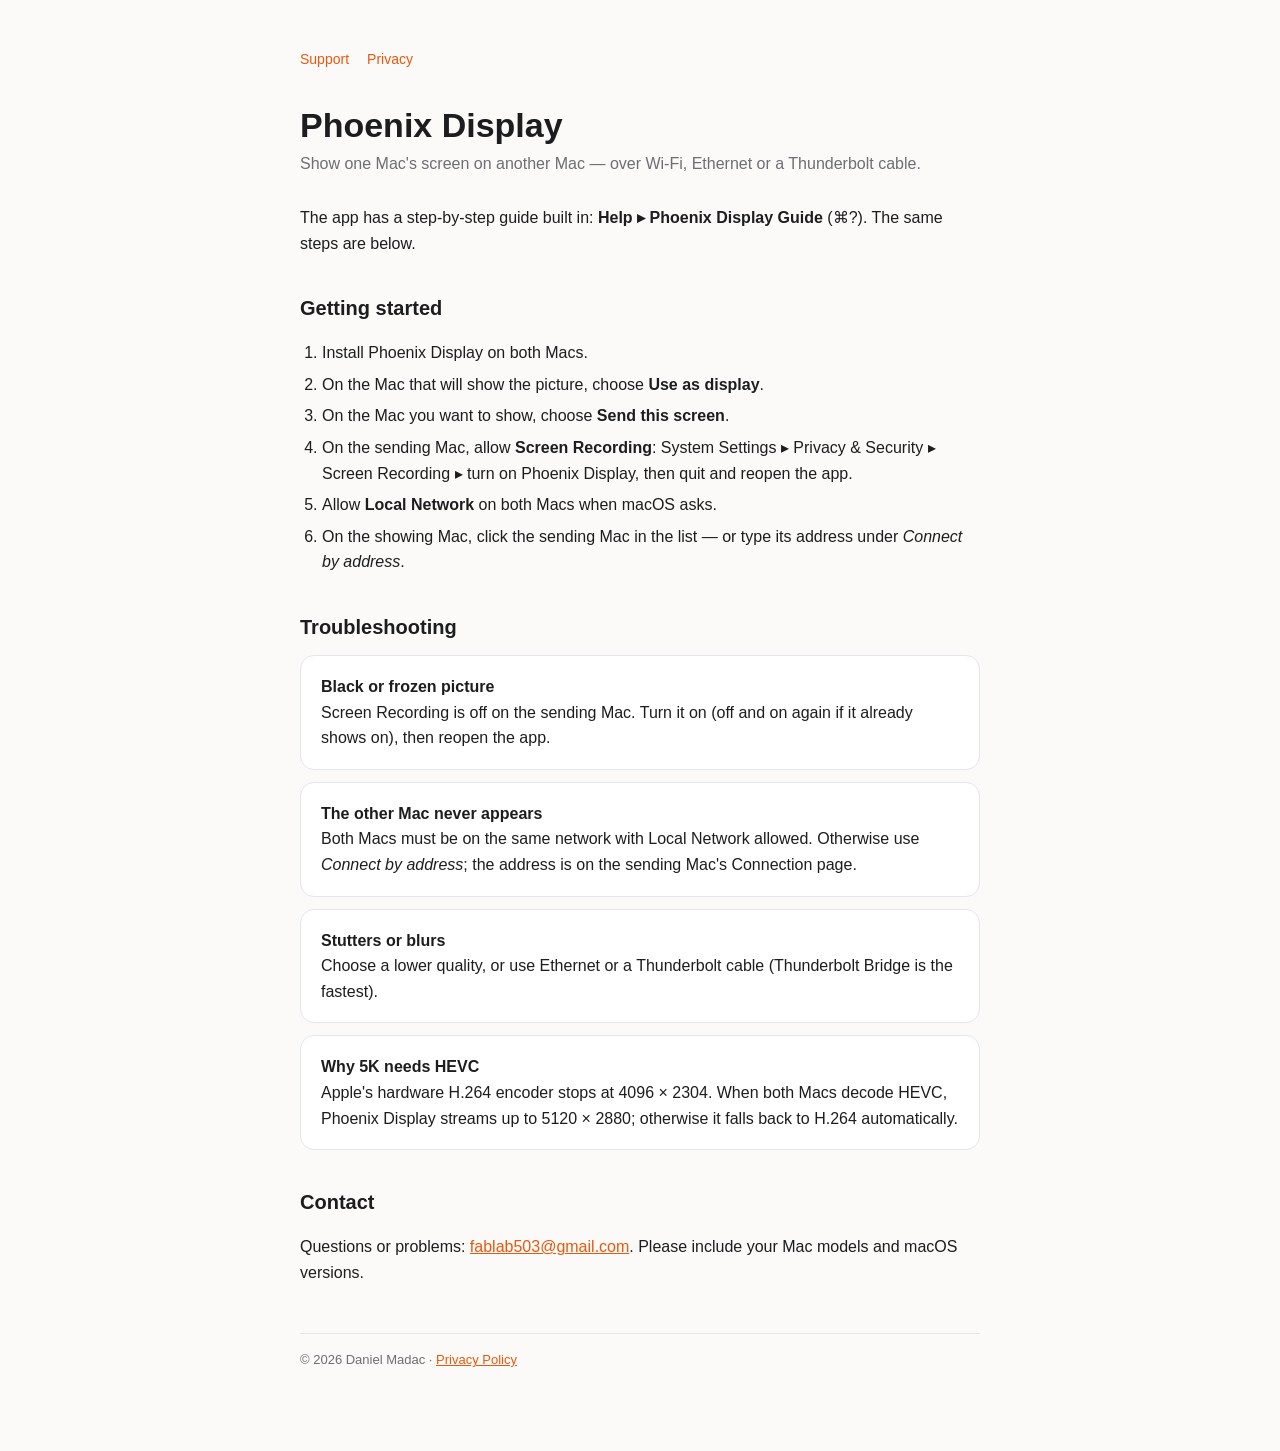
==== index.html @ 6ccd17c3 "Support and privacy pages for the App Store listing Co-Authored-By: Claude Opus 5.5 <noreply@anthrop" ====
<!doctype html><html lang="en"><head><meta charset="utf-8"><meta name="viewport" content="width=device-width,initial-scale=1">
<title>Phoenix Display — Support</title><link rel="stylesheet" href="style.css"></head><body><main>
<nav><a href="./">Support</a><a href="privacy.html">Privacy</a></nav>
<h1>Phoenix Display</h1><p class="sub">Show one Mac's screen on another Mac — over Wi-Fi, Ethernet or a Thunderbolt cable.</p>
<p>The app has a step-by-step guide built in: <strong>Help ▸ Phoenix Display Guide</strong> (⌘?). The same steps are below.</p>
<h2>Getting started</h2><ol>
<li>Install Phoenix Display on both Macs.</li>
<li>On the Mac that will show the picture, choose <strong>Use as display</strong>.</li>
<li>On the Mac you want to show, choose <strong>Send this screen</strong>.</li>
<li>On the sending Mac, allow <strong>Screen Recording</strong>: System Settings ▸ Privacy &amp; Security ▸ Screen Recording ▸ turn on Phoenix Display, then quit and reopen the app.</li>
<li>Allow <strong>Local Network</strong> on both Macs when macOS asks.</li>
<li>On the showing Mac, click the sending Mac in the list — or type its address under <em>Connect by address</em>.</li></ol>
<h2>Troubleshooting</h2>
<div class="card"><strong>Black or frozen picture</strong><br>Screen Recording is off on the sending Mac. Turn it on (off and on again if it already shows on), then reopen the app.</div>
<div class="card"><strong>The other Mac never appears</strong><br>Both Macs must be on the same network with Local Network allowed. Otherwise use <em>Connect by address</em>; the address is on the sending Mac's Connection page.</div>
<div class="card"><strong>Stutters or blurs</strong><br>Choose a lower quality, or use Ethernet or a Thunderbolt cable (Thunderbolt Bridge is the fastest).</div>
<div class="card"><strong>Why 5K needs HEVC</strong><br>Apple's hardware H.264 encoder stops at 4096 × 2304. When both Macs decode HEVC, Phoenix Display streams up to 5120 × 2880; otherwise it falls back to H.264 automatically.</div>
<h2>Contact</h2><p>Questions or problems: <a href="mailto:fablab503@gmail.com?subject=Phoenix%20Display">fablab503@gmail.com</a>. Please include your Mac models and macOS versions.</p>
<footer>© 2026 Daniel Madac · <a href="privacy.html">Privacy Policy</a></footer></main></body></html>
---- style.css ----
:root{--bg:#fbfaf8;--fg:#1d1d1f;--mut:#6e6e73;--acc:#e8590c;--card:#fff;--line:#e5e5ea}
@media (prefers-color-scheme:dark){:root{--bg:#111113;--fg:#f5f5f7;--mut:#a1a1a6;--acc:#ff7a2e;--card:#1c1c1e;--line:#2c2c2e}}
*{box-sizing:border-box}body{margin:0;background:var(--bg);color:var(--fg);font:16px/1.6 -apple-system,BlinkMacSystemFont,"SF Pro Text",Helvetica,Arial,sans-serif}
main{max-width:720px;margin:0 auto;padding:48px 20px 80px}h1{font-size:34px;line-height:1.15;margin:0 0 6px}h2{font-size:20px;margin:36px 0 8px}
.sub{color:var(--mut);margin:0 0 28px}a{color:var(--acc)}nav{display:flex;gap:18px;margin-bottom:36px;font-size:14px}nav a{text-decoration:none}
.card{background:var(--card);border:1px solid var(--line);border-radius:14px;padding:18px 20px;margin:12px 0}ol,ul{padding-left:22px}li{margin:6px 0}
footer{color:var(--mut);font-size:13px;margin-top:48px;border-top:1px solid var(--line);padding-top:16px}
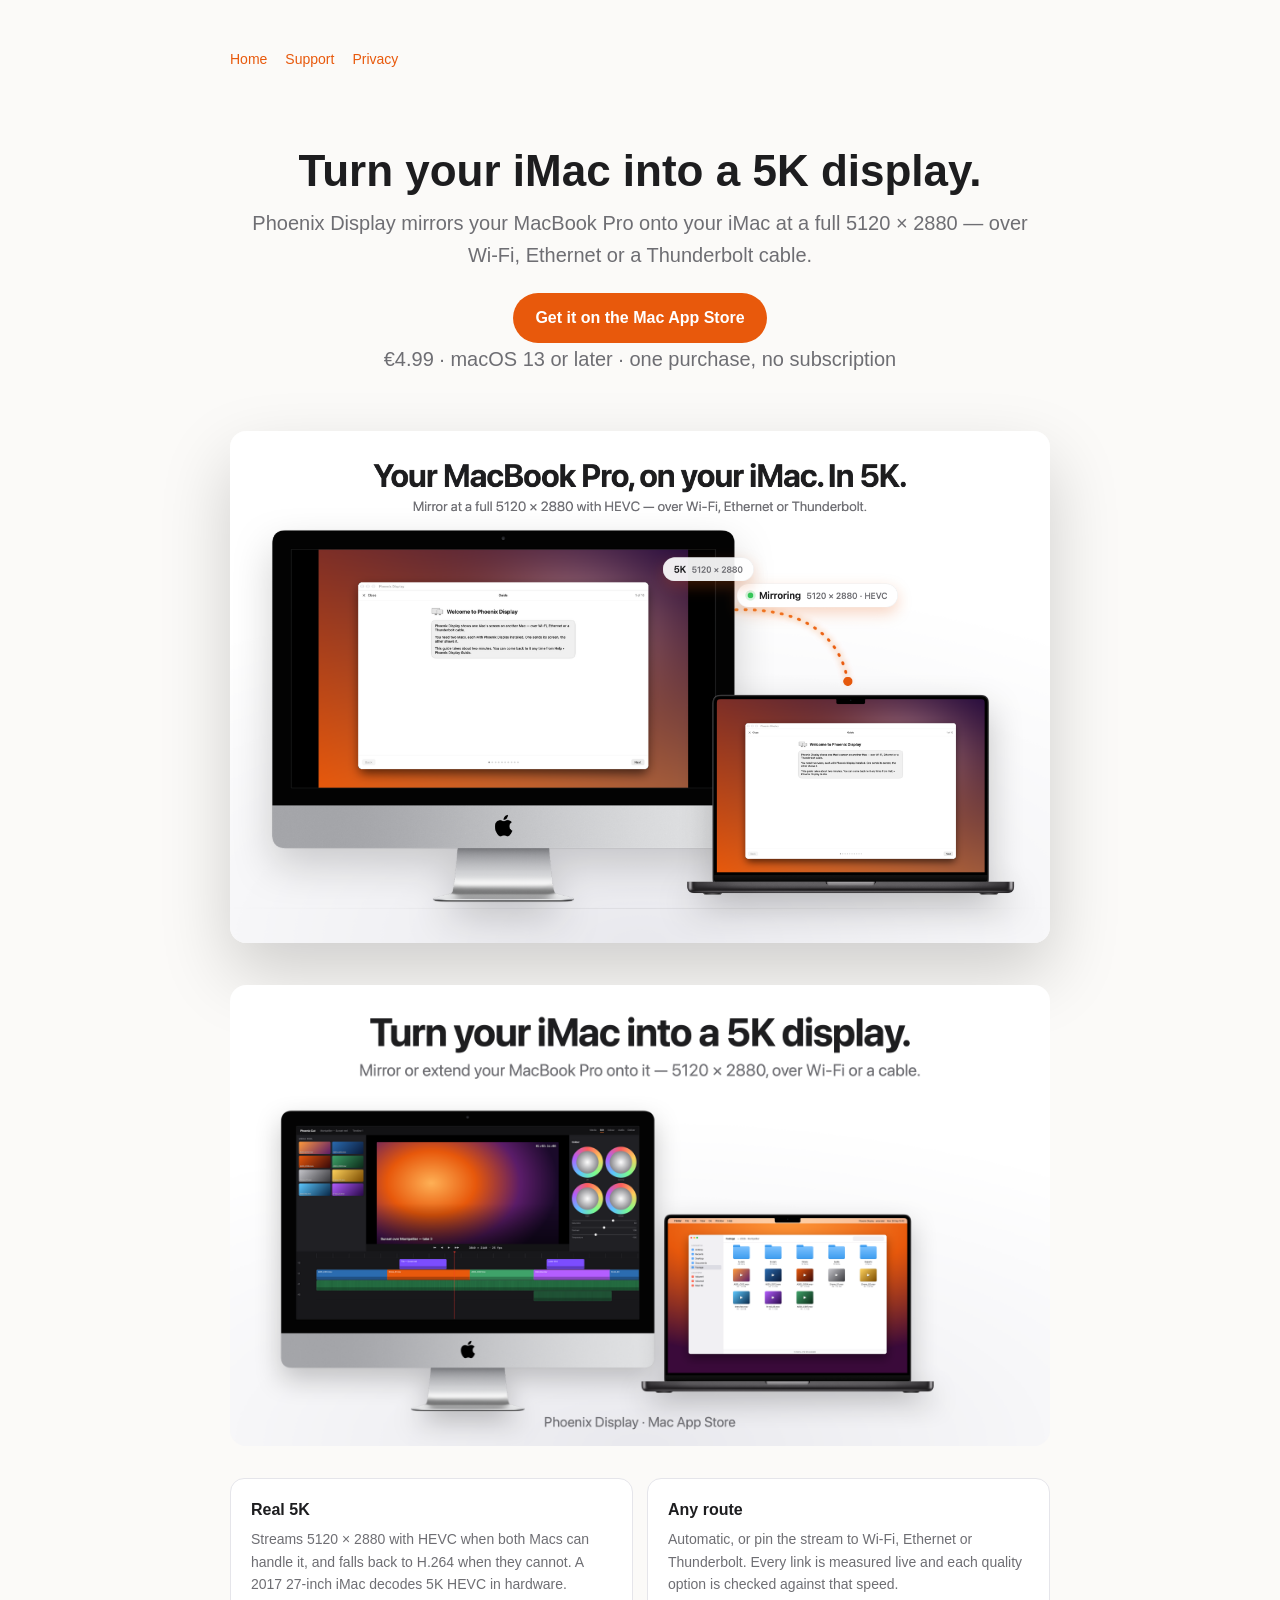
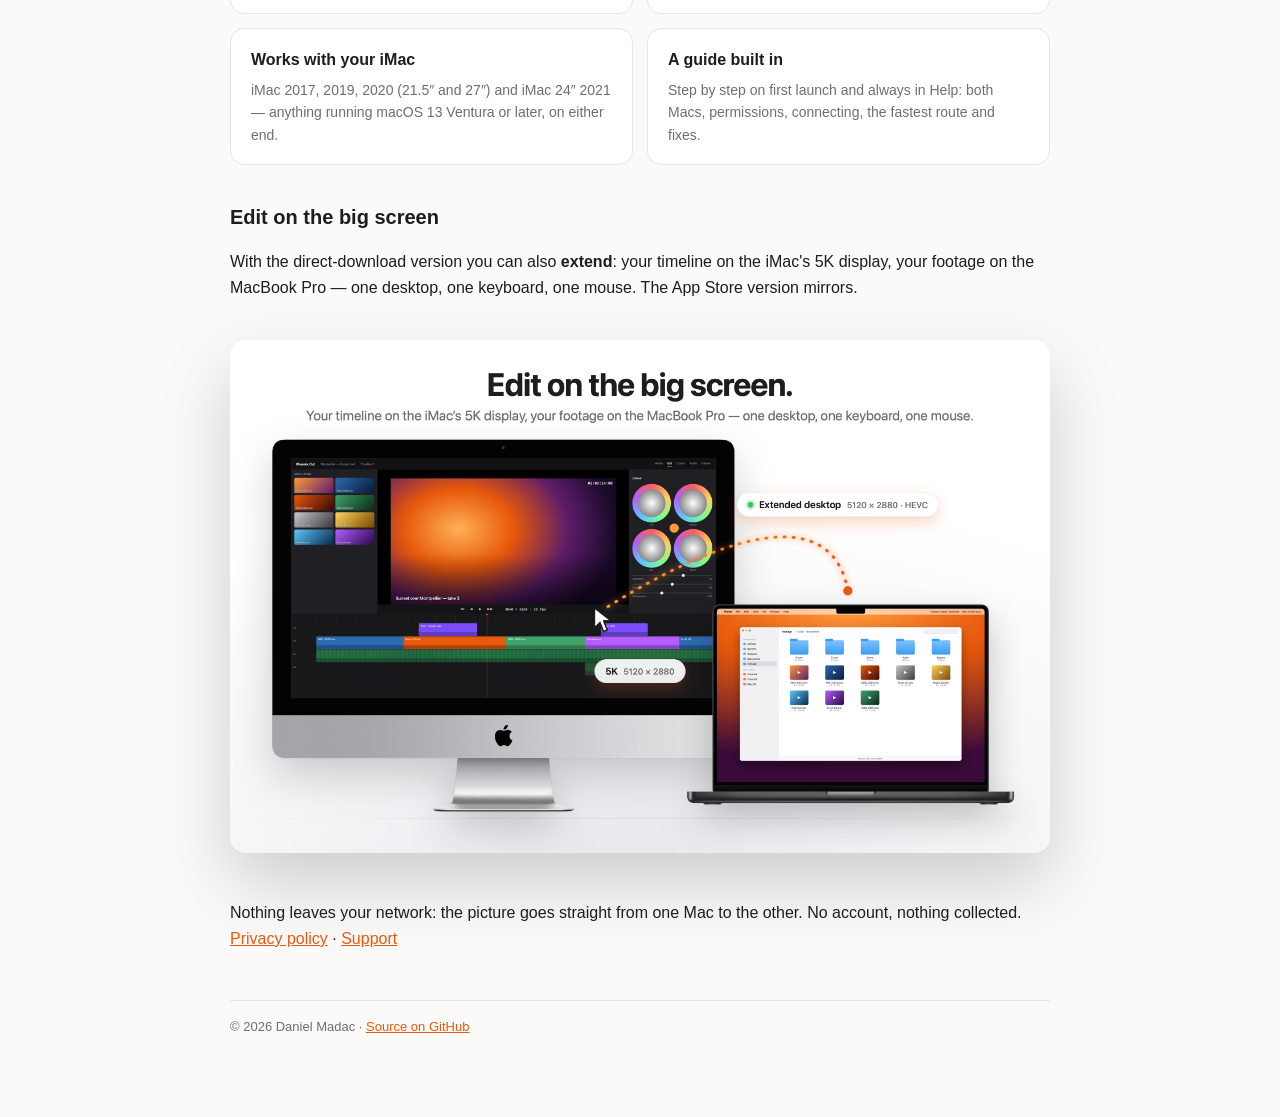
==== commit 2bb02446: "Landing page: turn your iMac into a 5K display" ====
--- a/index.html
+++ b/index.html
@@ -1,19 +1,31 @@
 <!doctype html><html lang="en"><head><meta charset="utf-8"><meta name="viewport" content="width=device-width,initial-scale=1">
-<title>Phoenix Display — Support</title><link rel="stylesheet" href="style.css"></head><body><main>
-<nav><a href="./">Support</a><a href="privacy.html">Privacy</a></nav>
-<h1>Phoenix Display</h1><p class="sub">Show one Mac's screen on another Mac — over Wi-Fi, Ethernet or a Thunderbolt cable.</p>
-<p>The app has a step-by-step guide built in: <strong>Help ▸ Phoenix Display Guide</strong> (⌘?). The same steps are below.</p>
-<h2>Getting started</h2><ol>
-<li>Install Phoenix Display on both Macs.</li>
-<li>On the Mac that will show the picture, choose <strong>Use as display</strong>.</li>
-<li>On the Mac you want to show, choose <strong>Send this screen</strong>.</li>
-<li>On the sending Mac, allow <strong>Screen Recording</strong>: System Settings ▸ Privacy &amp; Security ▸ Screen Recording ▸ turn on Phoenix Display, then quit and reopen the app.</li>
-<li>Allow <strong>Local Network</strong> on both Macs when macOS asks.</li>
-<li>On the showing Mac, click the sending Mac in the list — or type its address under <em>Connect by address</em>.</li></ol>
-<h2>Troubleshooting</h2>
-<div class="card"><strong>Black or frozen picture</strong><br>Screen Recording is off on the sending Mac. Turn it on (off and on again if it already shows on), then reopen the app.</div>
-<div class="card"><strong>The other Mac never appears</strong><br>Both Macs must be on the same network with Local Network allowed. Otherwise use <em>Connect by address</em>; the address is on the sending Mac's Connection page.</div>
-<div class="card"><strong>Stutters or blurs</strong><br>Choose a lower quality, or use Ethernet or a Thunderbolt cable (Thunderbolt Bridge is the fastest).</div>
-<div class="card"><strong>Why 5K needs HEVC</strong><br>Apple's hardware H.264 encoder stops at 4096 × 2304. When both Macs decode HEVC, Phoenix Display streams up to 5120 × 2880; otherwise it falls back to H.264 automatically.</div>
-<h2>Contact</h2><p>Questions or problems: <a href="mailto:fablab503@gmail.com?subject=Phoenix%20Display">fablab503@gmail.com</a>. Please include your Mac models and macOS versions.</p>
-<footer>© 2026 Daniel Madac · <a href="privacy.html">Privacy Policy</a></footer></main></body></html>
+<title>Phoenix Display — Turn your iMac into a 5K display</title>
+<meta name="description" content="Phoenix Display mirrors or extends your MacBook Pro onto your iMac at 5120 × 2880 — over Wi‑Fi, Ethernet or a Thunderbolt cable.">
+<meta property="og:title" content="Turn your iMac into a 5K display."><meta property="og:description" content="Mirror or extend your MacBook Pro onto your iMac at 5120 × 2880."><meta property="og:image" content="https://fablab503-collab.github.io/PhoenixDisplay/press/5k-ad-link-1200x628.png">
+<link rel="stylesheet" href="style.css">
+<style>
+.hero{text-align:center;padding:40px 0 10px}.hero h1{font-size:44px;margin:0 0 10px}.hero p{font-size:20px;color:var(--mut);margin:0 0 22px}
+.cta{display:inline-block;background:var(--acc);color:#fff;text-decoration:none;font-weight:600;padding:12px 22px;border-radius:999px}.cta:hover{filter:brightness(1.08)}
+.price{color:var(--mut);font-size:14px;margin:10px 0 0}
+img.shot{width:100%;border-radius:16px;box-shadow:0 30px 70px rgba(0,0,0,.18);margin:24px 0}
+.feat{display:grid;grid-template-columns:1fr 1fr;gap:14px}.feat .card{margin:0}.feat h3{margin:0 0 6px;font-size:16px}.feat p{margin:0;color:var(--mut);font-size:14px}
+@media (max-width:600px){.feat{grid-template-columns:1fr}.hero h1{font-size:32px}}
+video{width:100%;border-radius:16px;margin:10px 0 24px}
+</style></head><body><main style="max-width:860px">
+<nav><a href="./">Home</a><a href="support.html">Support</a><a href="privacy.html">Privacy</a></nav>
+<div class="hero"><h1>Turn your iMac into a 5K display.</h1>
+<p>Phoenix Display mirrors your MacBook Pro onto your iMac at a full 5120 × 2880 — over Wi‑Fi, Ethernet or a Thunderbolt cable.</p>
+<a class="cta" href="https://apps.apple.com/app/id6817023717">Get it on the Mac App Store</a><p class="price">€4.99 · macOS 13 or later · one purchase, no subscription</p></div>
+<img class="shot" src="press/1-imac-macbook-mirror.png" alt="MacBook Pro mirrored onto a 27-inch iMac at 5K">
+<video src="press/phoenix-display-commercial-20s-1080p.mp4" autoplay muted loop playsinline poster="press/5k-ad-16x9-1920x1080.png"></video>
+<div class="feat">
+<div class="card"><h3>Real 5K</h3><p>Streams 5120 × 2880 with HEVC when both Macs can handle it, and falls back to H.264 when they cannot. A 2017 27‑inch iMac decodes 5K HEVC in hardware.</p></div>
+<div class="card"><h3>Any route</h3><p>Automatic, or pin the stream to Wi‑Fi, Ethernet or Thunderbolt. Every link is measured live and each quality option is checked against that speed.</p></div>
+<div class="card"><h3>Works with your iMac</h3><p>iMac 2017, 2019, 2020 (21.5″ and 27″) and iMac 24″ 2021 — anything running macOS 13 Ventura or later, on either end.</p></div>
+<div class="card"><h3>A guide built in</h3><p>Step by step on first launch and always in Help: both Macs, permissions, connecting, the fastest route and fixes.</p></div>
+</div>
+<h2>Edit on the big screen</h2>
+<p>With the direct‑download version you can also <strong>extend</strong>: your timeline on the iMac's 5K display, your footage on the MacBook Pro — one desktop, one keyboard, one mouse. The App Store version mirrors.</p>
+<img class="shot" src="press/edit-extend-imac-macbook.png" alt="Extended desktop: video editor on the iMac, footage on the MacBook Pro">
+<p>Nothing leaves your network: the picture goes straight from one Mac to the other. No account, nothing collected. <a href="privacy.html">Privacy policy</a> · <a href="support.html">Support</a></p>
+<footer>© 2026 Daniel Madac · <a href="https://github.com/fablab503-collab/PhoenixDisplay">Source on GitHub</a></footer></main></body></html>
